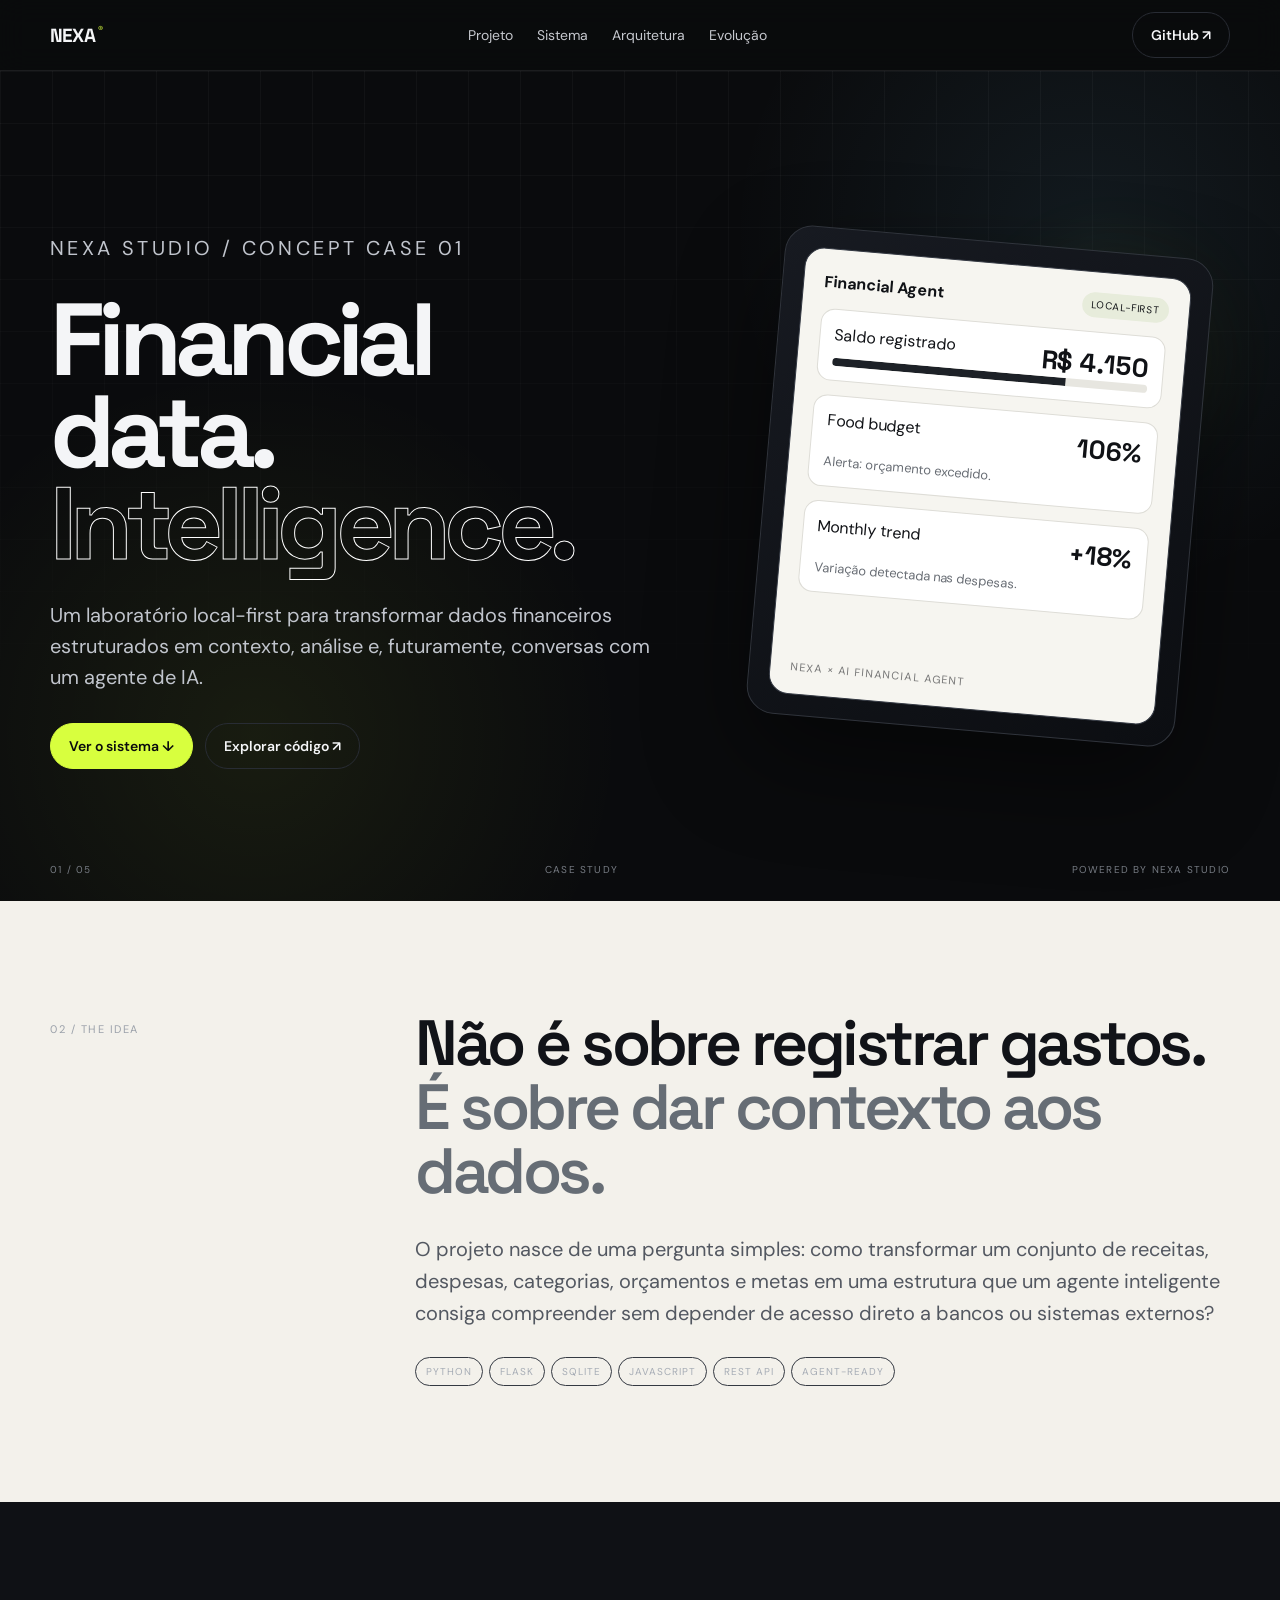
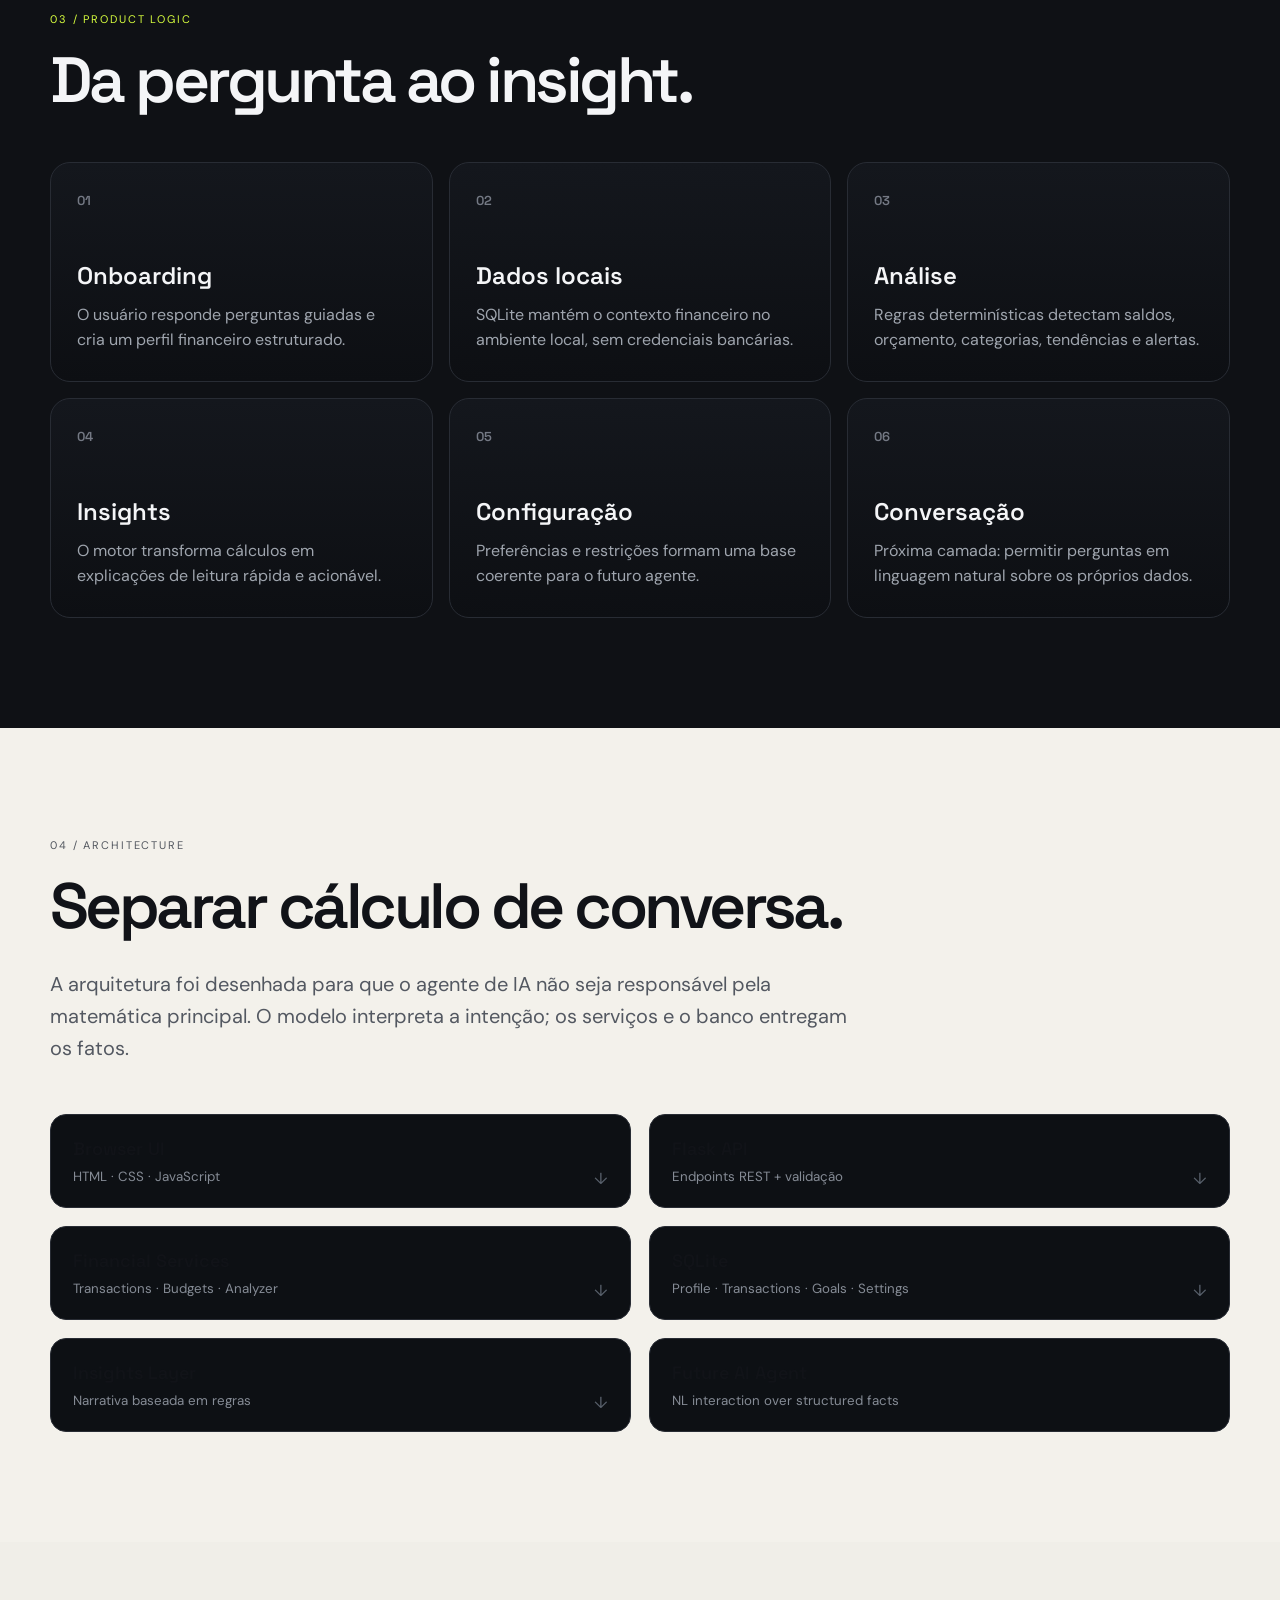
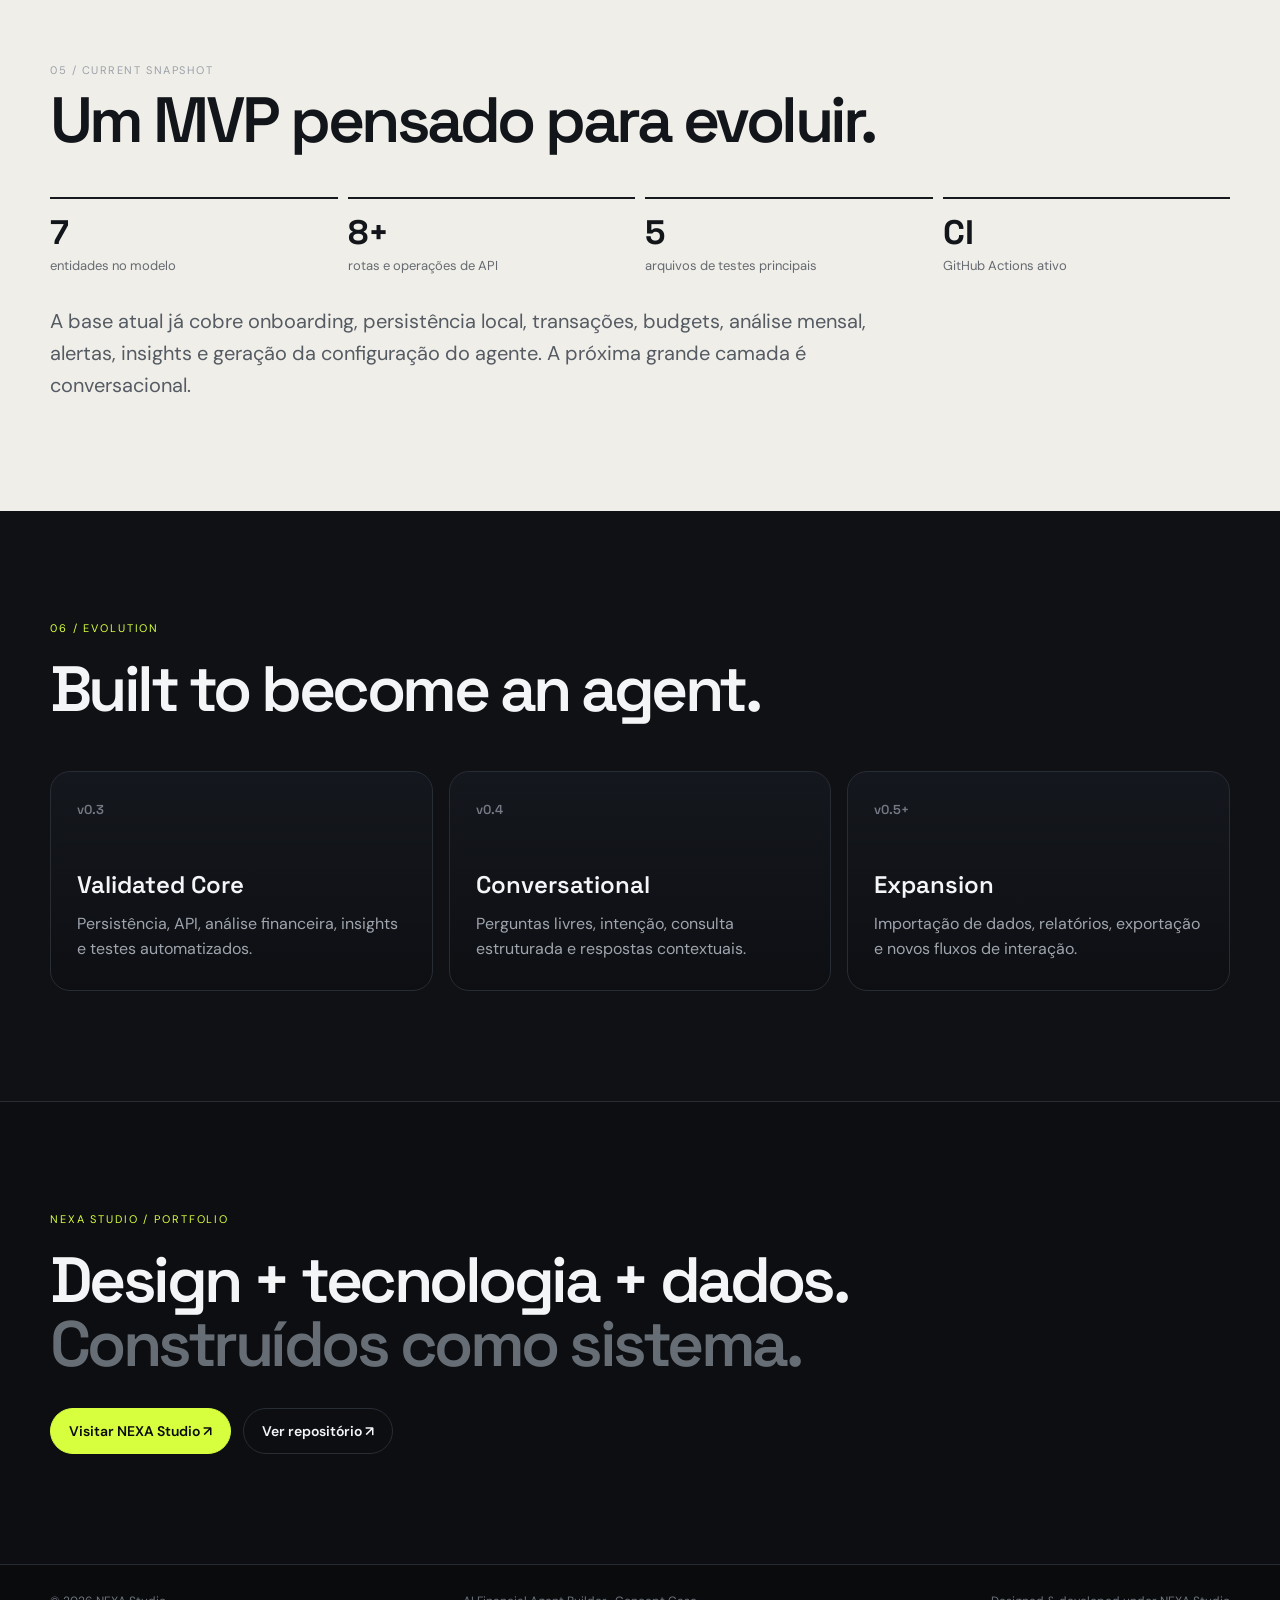
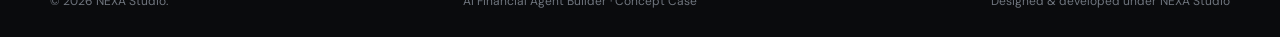
==== pages.html @ f5ed5166 "feat: add polished NEXA Studio project case page" ====
<!doctype html>
<html lang="pt-BR">
<head>
<meta charset="utf-8">
<meta name="viewport" content="width=device-width, initial-scale=1">
<meta name="description" content="AI Financial Agent Builder — um concept case da NEXA Studio sobre dados financeiros locais, automação e agentes de IA.">
<title>AI Financial Agent Builder — NEXA Studio</title>
<link rel="preconnect" href="https://fonts.googleapis.com">
<link rel="preconnect" href="https://fonts.gstatic.com" crossorigin>
<link href="https://fonts.googleapis.com/css2?family=DM+Sans:wght@400;500;600;700&family=Space+Grotesk:wght@400;500;600;700&display=swap" rel="stylesheet">
<style>
:root{--bg:#0a0b0d;--panel:#111318;--line:#282c34;--text:#f4f5f7;--muted:#9ba1aa;--paper:#f3f1eb;--ink:#111318;--accent:#d8ff3e;--accent2:#7dd3fc;--max:1180px}
*{box-sizing:border-box}html{scroll-behavior:smooth}body{margin:0;background:var(--bg);color:var(--text);font-family:'DM Sans',sans-serif}a{color:inherit;text-decoration:none}.wrap{width:min(calc(100% - 40px),var(--max));margin:auto}.nav{position:sticky;top:0;z-index:10;background:rgba(10,11,13,.82);backdrop-filter:blur(14px);border-bottom:1px solid rgba(255,255,255,.08)}.navin{height:70px;display:flex;align-items:center;justify-content:space-between}.brand{font:700 19px 'Space Grotesk',sans-serif;letter-spacing:-.04em}.brand span{font-size:10px;vertical-align:top;margin-left:3px;color:var(--accent)}.navlinks{display:flex;gap:24px;color:#c5c8ce;font-size:14px}.navlinks a:hover{color:#fff}.micro{font-size:11px;letter-spacing:.14em;text-transform:uppercase;color:var(--muted)}.hero{min-height:calc(100vh - 70px);display:grid;place-items:center;position:relative;overflow:hidden;background:radial-gradient(circle at 85% 20%,rgba(125,211,252,.08),transparent 28%),radial-gradient(circle at 20% 80%,rgba(216,255,62,.07),transparent 30%)}.hero:before{content:'';position:absolute;inset:0;background-image:linear-gradient(rgba(255,255,255,.035) 1px,transparent 1px),linear-gradient(90deg,rgba(255,255,255,.035) 1px,transparent 1px);background-size:52px 52px;mask-image:linear-gradient(to bottom,black,transparent 85%)}.hero-grid{position:relative;z-index:1;display:grid;grid-template-columns:1.1fr .9fr;gap:70px;align-items:center;padding:90px 0}.kicker{margin:0 0 22px;color:var(--accent);font-size:11px;letter-spacing:.17em;text-transform:uppercase}.hero h1{font:700 clamp(54px,8vw,108px)/.9 'Space Grotesk',sans-serif;letter-spacing:-.065em;margin:0;max-width:880px}.hero h1 em{font-style:normal;-webkit-text-stroke:1px #fff;color:transparent}.hero p{max-width:620px;font-size:20px;line-height:1.55;color:#c1c5cd;margin:30px 0}.actions{display:flex;gap:12px;flex-wrap:wrap}.btn{display:inline-flex;align-items:center;gap:8px;padding:13px 18px;border:1px solid var(--line);border-radius:999px;font-weight:600;font-size:14px}.btn.primary{background:var(--accent);color:#0a0b0d;border-color:var(--accent)}.btn:hover{transform:translateY(-1px)}.visual{position:relative;min-height:430px;display:grid;place-items:center}.device{width:min(430px,88vw);aspect-ratio:1/1.14;border-radius:28px;background:linear-gradient(145deg,#171a21,#0c0e12);border:1px solid #30343c;box-shadow:0 40px 100px rgba(0,0,0,.45);padding:20px;transform:rotate(5deg)}.screen{height:100%;border-radius:20px;border:1px solid #333842;background:#f6f5f0;color:#101216;padding:20px;display:flex;flex-direction:column;gap:14px}.screen-head{display:flex;justify-content:space-between;align-items:center}.pill{font-size:10px;padding:6px 9px;border-radius:999px;background:#e7ecdb;letter-spacing:.08em;text-transform:uppercase}.card{border:1px solid #deddd7;border-radius:14px;padding:14px;background:#fff}.metric{display:flex;justify-content:space-between;gap:20px}.metric strong{font:700 26px 'Space Grotesk',sans-serif}.bar{height:8px;background:#e7e6e0;border-radius:999px;overflow:hidden}.bar span{display:block;height:100%;width:74%;background:#1d2127}.orb{position:absolute;width:180px;height:180px;border-radius:50%;border:1px solid rgba(216,255,62,.45);right:5%;top:4%;box-shadow:0 0 90px rgba(216,255,62,.08)}.herofoot{position:absolute;bottom:25px;left:0;right:0;display:flex;justify-content:space-between;color:#777c84;font-size:10px;letter-spacing:.12em;text-transform:uppercase}.light{background:var(--paper);color:var(--ink)}.section{padding:110px 0}.split{display:grid;grid-template-columns:.35fr 1fr;gap:80px}.light .kicker{color:#52575f}.section h2{font:600 clamp(38px,5vw,70px)/1 'Space Grotesk',sans-serif;letter-spacing:-.055em;margin:0}.section h2 em{font-style:normal;color:#666d75}.lead{font-size:20px;line-height:1.6;color:#535861;max-width:820px;margin:30px 0 0}.darkgrid{background:#0f1115}.grid{display:grid;grid-template-columns:repeat(3,1fr);gap:16px;margin-top:50px}.tile{border:1px solid var(--line);border-radius:20px;padding:26px;min-height:220px;background:linear-gradient(180deg,#14171d,#0d0f13)}.tile .num{font:600 13px 'Space Grotesk',sans-serif;color:#747984}.tile h3{font:600 24px 'Space Grotesk',sans-serif;margin:50px 0 12px}.tile p{color:#9fa5ae;line-height:1.55;margin:0}.arch{display:grid;grid-template-columns:1fr 1fr;gap:18px;margin-top:50px}.node{border:1px solid var(--line);background:#0d1014;border-radius:16px;padding:22px;position:relative}.node strong{font:600 18px 'Space Grotesk',sans-serif}.node small{display:block;color:#858b95;margin-top:8px}.node:after{content:'↓';position:absolute;right:22px;bottom:18px;color:#58606b}.node:last-child:after{display:none}.case{background:#f0eee8;color:#12151a}.stats{display:grid;grid-template-columns:repeat(4,1fr);gap:10px;margin-top:45px}.stat{border-top:2px solid #16191e;padding-top:12px}.stat strong{display:block;font:700 34px 'Space Grotesk',sans-serif}.stat span{color:#656a71;font-size:13px}.cta{background:#0c0e11;border-top:1px solid var(--line)}.cta h2{max-width:820px}.footer{padding:28px 0;border-top:1px solid var(--line);color:#6f757e;font-size:12px}.footerin{display:flex;justify-content:space-between;gap:20px}.tag{display:inline-flex;padding:7px 10px;border:1px solid #343942;border-radius:999px;color:#a6acb5;font-size:10px;letter-spacing:.1em;text-transform:uppercase;margin:0 6px 6px 0}@media(max-width:850px){.hero-grid,.split,.arch{grid-template-columns:1fr}.grid{grid-template-columns:1fr 1fr}.visual{order:-1}.hero{min-height:auto}.herofoot{display:none}.stats{grid-template-columns:1fr 1fr}}@media(max-width:560px){.wrap{width:min(calc(100% - 28px),var(--max))}.navlinks{display:none}.hero-grid,.section{padding:74px 0}.grid{grid-template-columns:1fr}.hero h1{font-size:58px}.hero p{font-size:17px}.stats{grid-template-columns:1fr}.footerin{flex-direction:column}.device{transform:none}}
</style>
</head>
<body>
<header class="nav"><div class="wrap navin"><a class="brand" href="https://sayjinblackbelt.github.io/NEXA-Studio/">NEXA<span>®</span></a><nav class="navlinks"><a href="#about">Projeto</a><a href="#system">Sistema</a><a href="#architecture">Arquitetura</a><a href="#roadmap">Evolução</a></nav><a class="btn" href="https://github.com/sayjinblackbelt/AI-Financial-Agent-Builder" target="_blank">GitHub ↗</a></div></header>
<main>
<section class="hero"><div class="wrap hero-grid"><div><p class="kicker">NEXA STUDIO / CONCEPT CASE 01</p><h1>Financial data.<br><em>Intelligence.</em></h1><p>Um laboratório local-first para transformar dados financeiros estruturados em contexto, análise e, futuramente, conversas com um agente de IA.</p><div class="actions"><a class="btn primary" href="#system">Ver o sistema ↓</a><a class="btn" href="https://github.com/sayjinblackbelt/AI-Financial-Agent-Builder" target="_blank">Explorar código ↗</a></div></div><div class="visual"><div class="orb"></div><div class="device"><div class="screen"><div class="screen-head"><strong>Financial Agent</strong><span class="pill">local-first</span></div><div class="card"><div class="metric"><span>Saldo registrado</span><strong>R$ 4.150</strong></div><div class="bar"><span></span></div></div><div class="card"><div class="metric"><span>Food budget</span><strong>106%</strong></div><p style="margin:8px 0 0;color:#686d74;font-size:13px">Alerta: orçamento excedido.</p></div><div class="card"><div class="metric"><span>Monthly trend</span><strong>+18%</strong></div><p style="margin:8px 0 0;color:#686d74;font-size:13px">Variação detectada nas despesas.</p></div><div style="margin-top:auto;font-size:11px;color:#777;letter-spacing:.1em;text-transform:uppercase">NEXA × AI FINANCIAL AGENT</div></div></div></div></div><div class="wrap herofoot"><span>01 / 05</span><span>CASE STUDY</span><span>POWERED BY NEXA STUDIO</span></div></section>
<section id="about" class="section light"><div class="wrap split"><p class="micro">02 / THE IDEA</p><div><h2>Não é sobre registrar gastos.<br><em>É sobre dar contexto aos dados.</em></h2><p class="lead">O projeto nasce de uma pergunta simples: como transformar um conjunto de receitas, despesas, categorias, orçamentos e metas em uma estrutura que um agente inteligente consiga compreender sem depender de acesso direto a bancos ou sistemas externos?</p><div style="margin-top:28px"><span class="tag">Python</span><span class="tag">Flask</span><span class="tag">SQLite</span><span class="tag">JavaScript</span><span class="tag">REST API</span><span class="tag">Agent-ready</span></div></div></div></section>
<section id="system" class="section darkgrid"><div class="wrap"><p class="kicker">03 / PRODUCT LOGIC</p><h2>Da pergunta ao insight.</h2><div class="grid"><article class="tile"><span class="num">01</span><h3>Onboarding</h3><p>O usuário responde perguntas guiadas e cria um perfil financeiro estruturado.</p></article><article class="tile"><span class="num">02</span><h3>Dados locais</h3><p>SQLite mantém o contexto financeiro no ambiente local, sem credenciais bancárias.</p></article><article class="tile"><span class="num">03</span><h3>Análise</h3><p>Regras determinísticas detectam saldos, orçamento, categorias, tendências e alertas.</p></article><article class="tile"><span class="num">04</span><h3>Insights</h3><p>O motor transforma cálculos em explicações de leitura rápida e acionável.</p></article><article class="tile"><span class="num">05</span><h3>Configuração</h3><p>Preferências e restrições formam uma base coerente para o futuro agente.</p></article><article class="tile"><span class="num">06</span><h3>Conversação</h3><p>Próxima camada: permitir perguntas em linguagem natural sobre os próprios dados.</p></article></div></div></section>
<section id="architecture" class="section light"><div class="wrap"><p class="kicker" style="color:#52575f">04 / ARCHITECTURE</p><h2>Separar cálculo de conversa.</h2><p class="lead">A arquitetura foi desenhada para que o agente de IA não seja responsável pela matemática principal. O modelo interpreta a intenção; os serviços e o banco entregam os fatos.</p><div class="arch"><div class="node"><strong>Browser UI</strong><small>HTML · CSS · JavaScript</small></div><div class="node"><strong>Flask API</strong><small>Endpoints REST + validação</small></div><div class="node"><strong>Financial Services</strong><small>Transactions · Budgets · Analyzer</small></div><div class="node"><strong>SQLite</strong><small>Profile · Transactions · Goals · Settings</small></div><div class="node"><strong>Insights Layer</strong><small>Narrativa baseada em regras</small></div><div class="node"><strong>Future AI Agent</strong><small>NL interaction over structured facts</small></div></div></div></section>
<section class="section case"><div class="wrap"><p class="micro">05 / CURRENT SNAPSHOT</p><h2>Um MVP pensado para evoluir.</h2><div class="stats"><div class="stat"><strong>7</strong><span>entidades no modelo</span></div><div class="stat"><strong>8+</strong><span>rotas e operações de API</span></div><div class="stat"><strong>5</strong><span>arquivos de testes principais</span></div><div class="stat"><strong>CI</strong><span>GitHub Actions ativo</span></div></div><p class="lead" style="color:#555b63">A base atual já cobre onboarding, persistência local, transações, budgets, análise mensal, alertas, insights e geração da configuração do agente. A próxima grande camada é conversacional.</p></div></section>
<section id="roadmap" class="section darkgrid"><div class="wrap"><p class="kicker">06 / EVOLUTION</p><h2>Built to become an agent.</h2><div class="grid"><article class="tile"><span class="num">v0.3</span><h3>Validated Core</h3><p>Persistência, API, análise financeira, insights e testes automatizados.</p></article><article class="tile"><span class="num">v0.4</span><h3>Conversational</h3><p>Perguntas livres, intenção, consulta estruturada e respostas contextuais.</p></article><article class="tile"><span class="num">v0.5+</span><h3>Expansion</h3><p>Importação de dados, relatórios, exportação e novos fluxos de interação.</p></article></div></div></section>
<section class="section cta"><div class="wrap"><p class="kicker">NEXA STUDIO / PORTFOLIO</p><h2>Design + tecnologia + dados.<br><em>Construídos como sistema.</em></h2><div class="actions" style="margin-top:32px"><a class="btn primary" href="https://sayjinblackbelt.github.io/NEXA-Studio/" target="_blank">Visitar NEXA Studio ↗</a><a class="btn" href="https://github.com/sayjinblackbelt/AI-Financial-Agent-Builder" target="_blank">Ver repositório ↗</a></div></div></section>
</main>
<footer class="footer"><div class="wrap footerin"><span>© <span id="year"></span> NEXA Studio.</span><span>AI Financial Agent Builder · Concept Case</span><span>Designed & developed under NEXA Studio</span></div></footer>
<script>document.getElementById('year').textContent=new Date().getFullYear();</script>
</body>
</html>
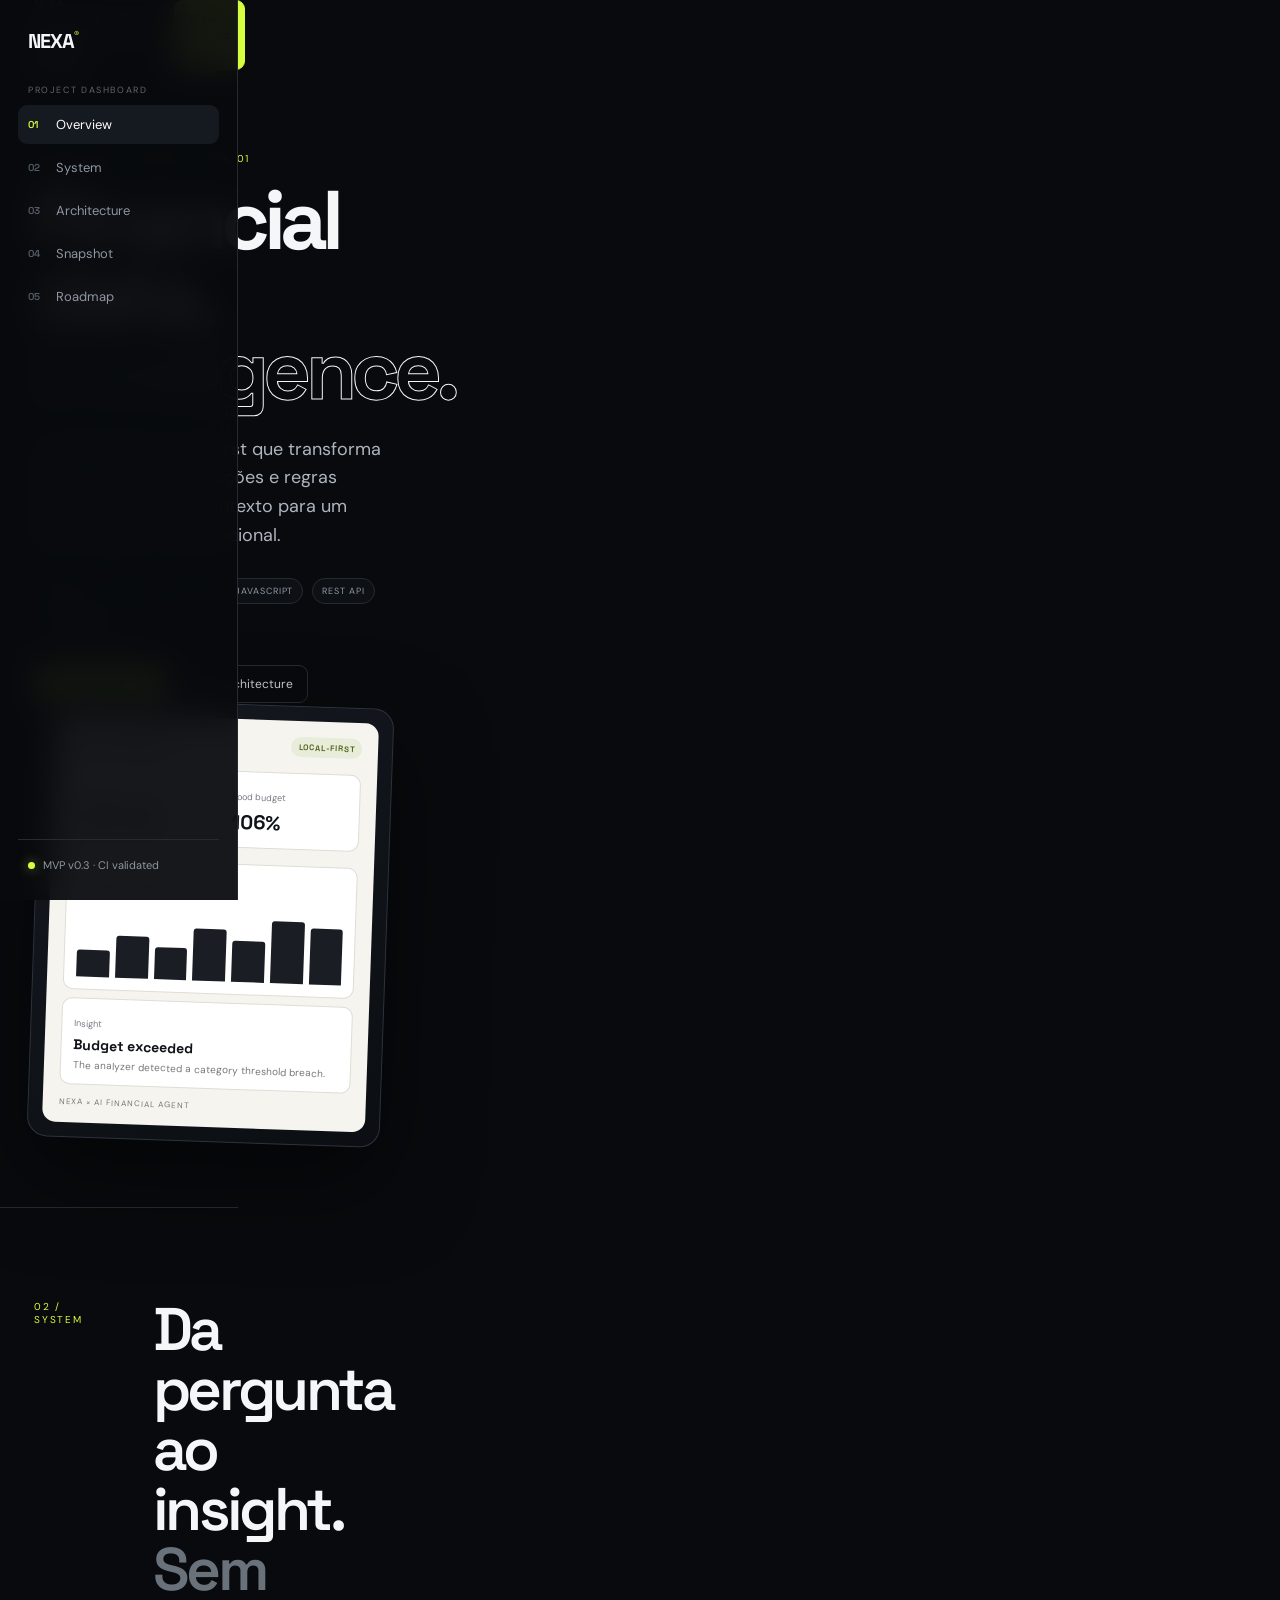
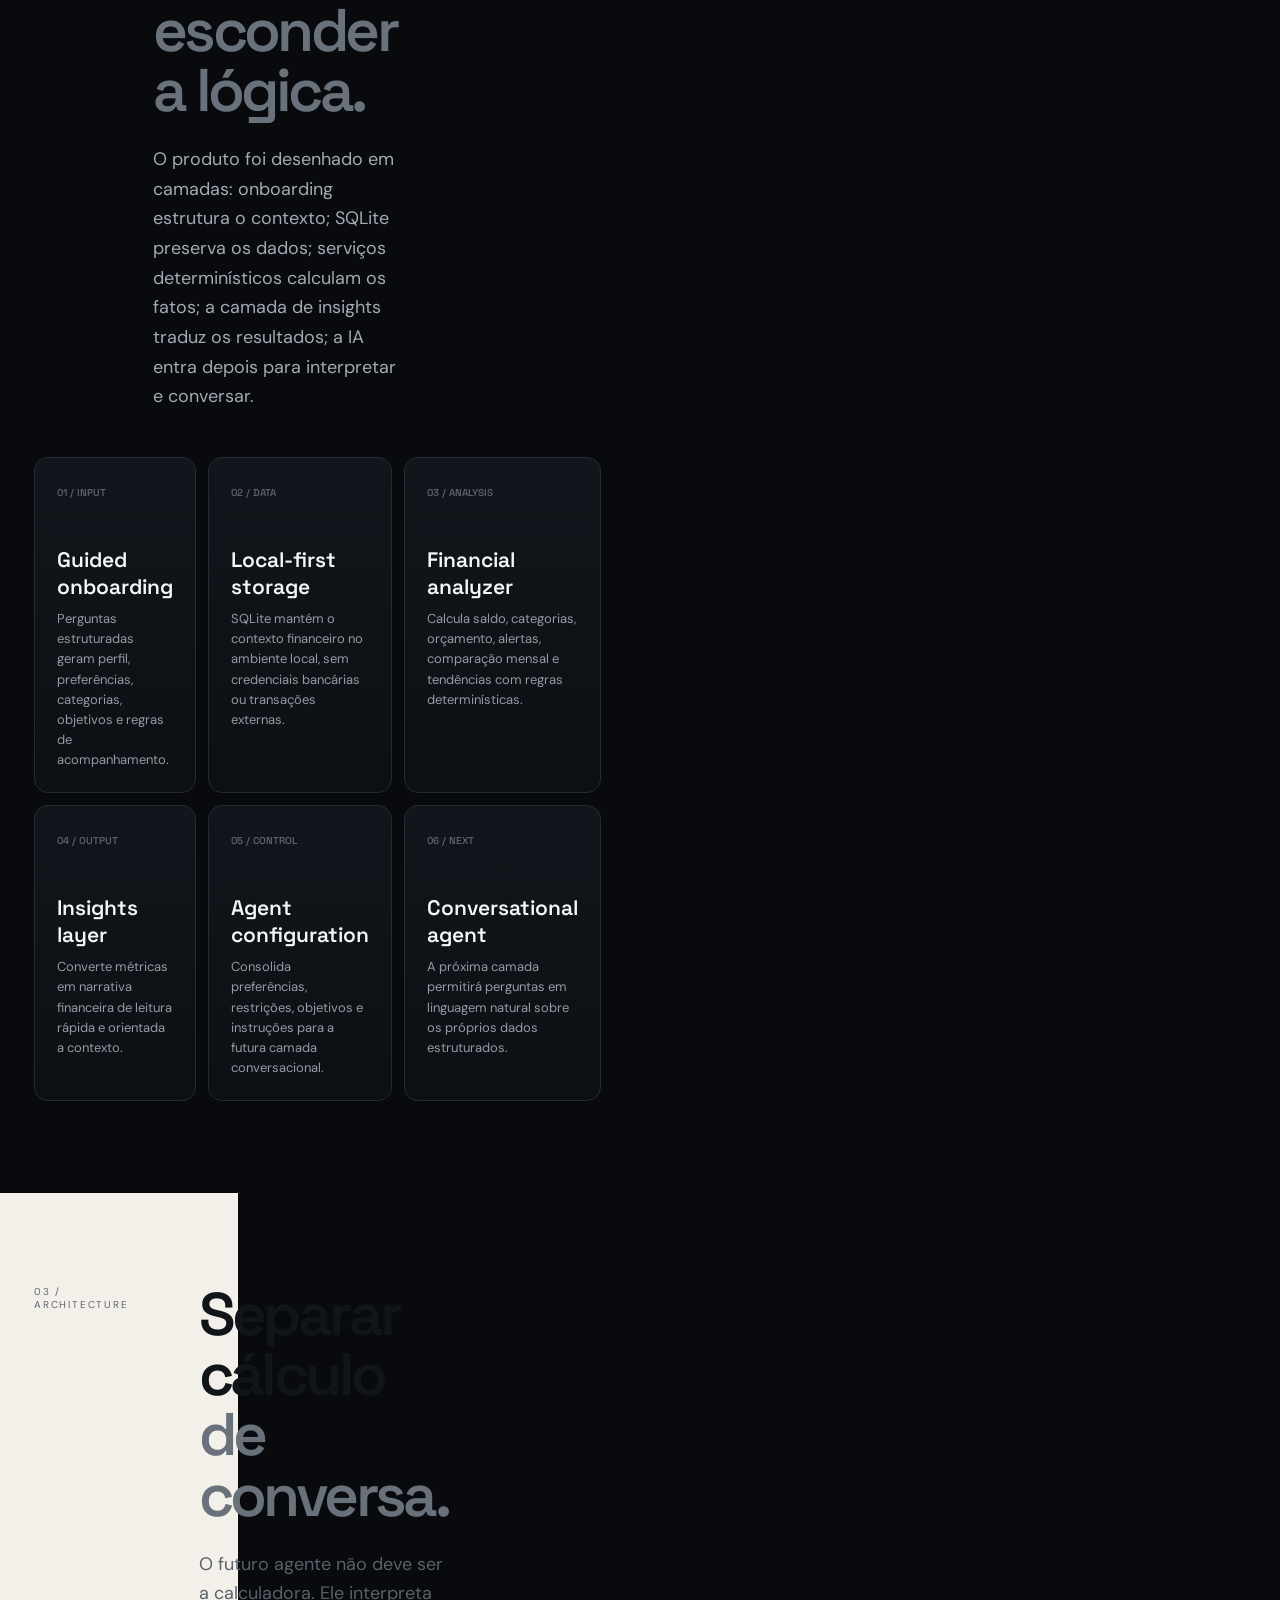
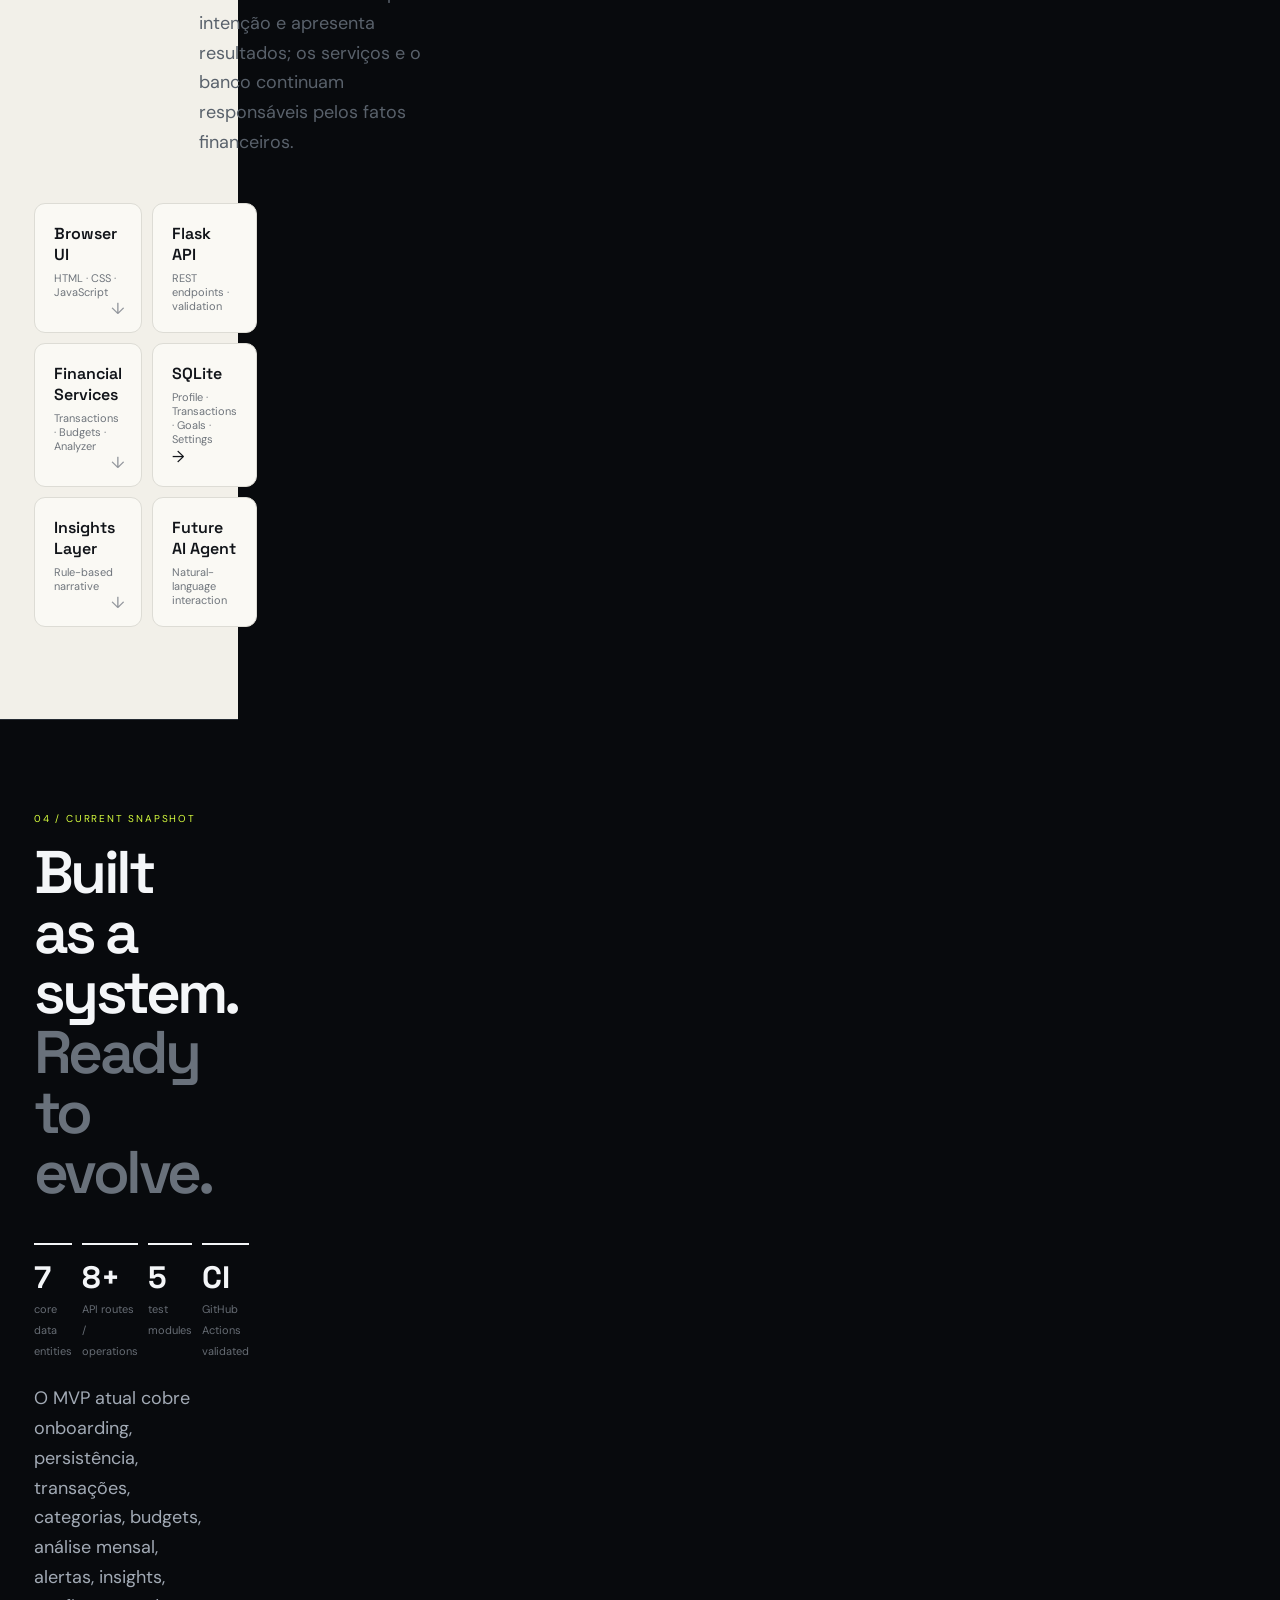
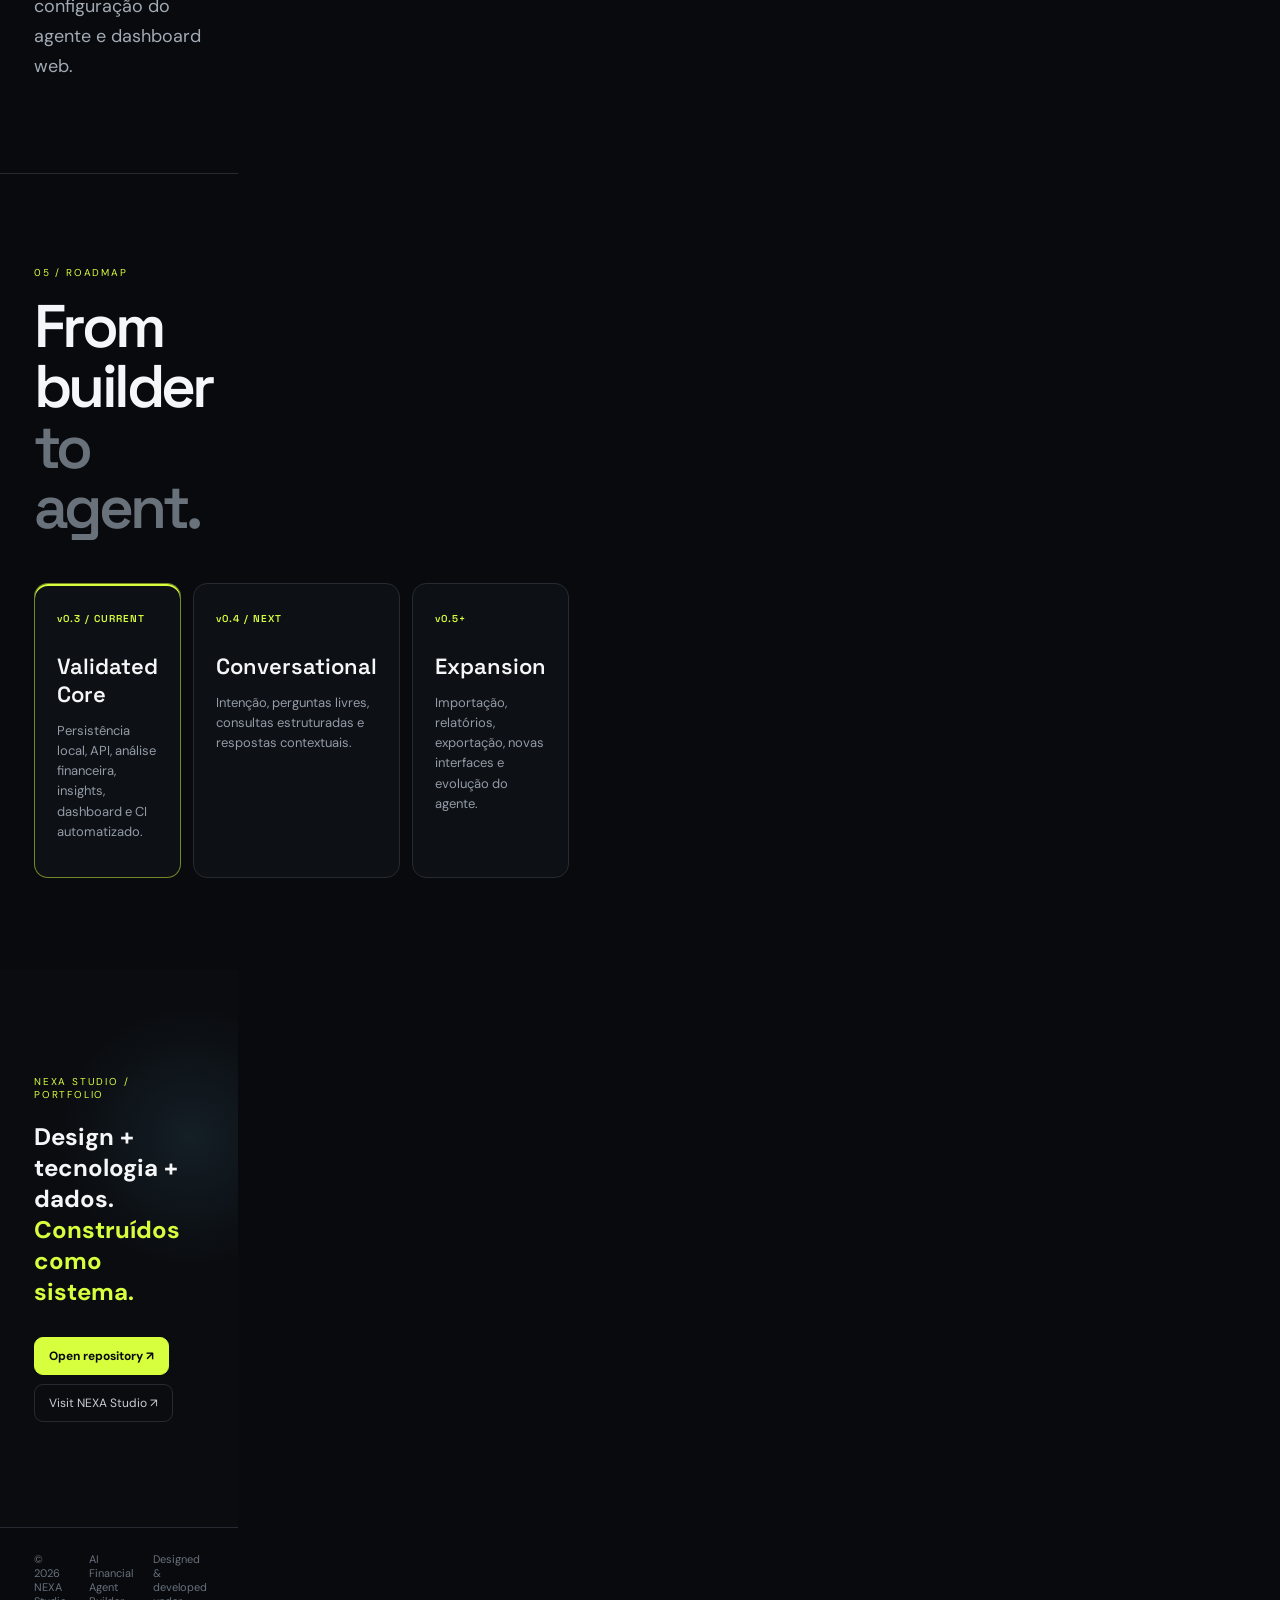
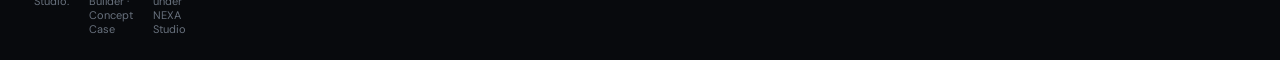
==== commit 6645e55d: "feat: upgrade portfolio pages to interactive dashboard case" ====
--- a/pages.html
+++ b/pages.html
@@ -1,30 +1,59 @@
 <!doctype html>
 <html lang="pt-BR">
 <head>
-<meta charset="utf-8">
-<meta name="viewport" content="width=device-width, initial-scale=1">
-<meta name="description" content="AI Financial Agent Builder — um concept case da NEXA Studio sobre dados financeiros locais, automação e agentes de IA.">
+<meta charset="utf-8"><meta name="viewport" content="width=device-width,initial-scale=1">
+<meta name="description" content="AI Financial Agent Builder — interactive portfolio case by NEXA Studio.">
 <title>AI Financial Agent Builder — NEXA Studio</title>
-<link rel="preconnect" href="https://fonts.googleapis.com">
-<link rel="preconnect" href="https://fonts.gstatic.com" crossorigin>
+<link rel="preconnect" href="https://fonts.googleapis.com"><link rel="preconnect" href="https://fonts.gstatic.com" crossorigin>
 <link href="https://fonts.googleapis.com/css2?family=DM+Sans:wght@400;500;600;700&family=Space+Grotesk:wght@400;500;600;700&display=swap" rel="stylesheet">
 <style>
-:root{--bg:#0a0b0d;--panel:#111318;--line:#282c34;--text:#f4f5f7;--muted:#9ba1aa;--paper:#f3f1eb;--ink:#111318;--accent:#d8ff3e;--accent2:#7dd3fc;--max:1180px}
-*{box-sizing:border-box}html{scroll-behavior:smooth}body{margin:0;background:var(--bg);color:var(--text);font-family:'DM Sans',sans-serif}a{color:inherit;text-decoration:none}.wrap{width:min(calc(100% - 40px),var(--max));margin:auto}.nav{position:sticky;top:0;z-index:10;background:rgba(10,11,13,.82);backdrop-filter:blur(14px);border-bottom:1px solid rgba(255,255,255,.08)}.navin{height:70px;display:flex;align-items:center;justify-content:space-between}.brand{font:700 19px 'Space Grotesk',sans-serif;letter-spacing:-.04em}.brand span{font-size:10px;vertical-align:top;margin-left:3px;color:var(--accent)}.navlinks{display:flex;gap:24px;color:#c5c8ce;font-size:14px}.navlinks a:hover{color:#fff}.micro{font-size:11px;letter-spacing:.14em;text-transform:uppercase;color:var(--muted)}.hero{min-height:calc(100vh - 70px);display:grid;place-items:center;position:relative;overflow:hidden;background:radial-gradient(circle at 85% 20%,rgba(125,211,252,.08),transparent 28%),radial-gradient(circle at 20% 80%,rgba(216,255,62,.07),transparent 30%)}.hero:before{content:'';position:absolute;inset:0;background-image:linear-gradient(rgba(255,255,255,.035) 1px,transparent 1px),linear-gradient(90deg,rgba(255,255,255,.035) 1px,transparent 1px);background-size:52px 52px;mask-image:linear-gradient(to bottom,black,transparent 85%)}.hero-grid{position:relative;z-index:1;display:grid;grid-template-columns:1.1fr .9fr;gap:70px;align-items:center;padding:90px 0}.kicker{margin:0 0 22px;color:var(--accent);font-size:11px;letter-spacing:.17em;text-transform:uppercase}.hero h1{font:700 clamp(54px,8vw,108px)/.9 'Space Grotesk',sans-serif;letter-spacing:-.065em;margin:0;max-width:880px}.hero h1 em{font-style:normal;-webkit-text-stroke:1px #fff;color:transparent}.hero p{max-width:620px;font-size:20px;line-height:1.55;color:#c1c5cd;margin:30px 0}.actions{display:flex;gap:12px;flex-wrap:wrap}.btn{display:inline-flex;align-items:center;gap:8px;padding:13px 18px;border:1px solid var(--line);border-radius:999px;font-weight:600;font-size:14px}.btn.primary{background:var(--accent);color:#0a0b0d;border-color:var(--accent)}.btn:hover{transform:translateY(-1px)}.visual{position:relative;min-height:430px;display:grid;place-items:center}.device{width:min(430px,88vw);aspect-ratio:1/1.14;border-radius:28px;background:linear-gradient(145deg,#171a21,#0c0e12);border:1px solid #30343c;box-shadow:0 40px 100px rgba(0,0,0,.45);padding:20px;transform:rotate(5deg)}.screen{height:100%;border-radius:20px;border:1px solid #333842;background:#f6f5f0;color:#101216;padding:20px;display:flex;flex-direction:column;gap:14px}.screen-head{display:flex;justify-content:space-between;align-items:center}.pill{font-size:10px;padding:6px 9px;border-radius:999px;background:#e7ecdb;letter-spacing:.08em;text-transform:uppercase}.card{border:1px solid #deddd7;border-radius:14px;padding:14px;background:#fff}.metric{display:flex;justify-content:space-between;gap:20px}.metric strong{font:700 26px 'Space Grotesk',sans-serif}.bar{height:8px;background:#e7e6e0;border-radius:999px;overflow:hidden}.bar span{display:block;height:100%;width:74%;background:#1d2127}.orb{position:absolute;width:180px;height:180px;border-radius:50%;border:1px solid rgba(216,255,62,.45);right:5%;top:4%;box-shadow:0 0 90px rgba(216,255,62,.08)}.herofoot{position:absolute;bottom:25px;left:0;right:0;display:flex;justify-content:space-between;color:#777c84;font-size:10px;letter-spacing:.12em;text-transform:uppercase}.light{background:var(--paper);color:var(--ink)}.section{padding:110px 0}.split{display:grid;grid-template-columns:.35fr 1fr;gap:80px}.light .kicker{color:#52575f}.section h2{font:600 clamp(38px,5vw,70px)/1 'Space Grotesk',sans-serif;letter-spacing:-.055em;margin:0}.section h2 em{font-style:normal;color:#666d75}.lead{font-size:20px;line-height:1.6;color:#535861;max-width:820px;margin:30px 0 0}.darkgrid{background:#0f1115}.grid{display:grid;grid-template-columns:repeat(3,1fr);gap:16px;margin-top:50px}.tile{border:1px solid var(--line);border-radius:20px;padding:26px;min-height:220px;background:linear-gradient(180deg,#14171d,#0d0f13)}.tile .num{font:600 13px 'Space Grotesk',sans-serif;color:#747984}.tile h3{font:600 24px 'Space Grotesk',sans-serif;margin:50px 0 12px}.tile p{color:#9fa5ae;line-height:1.55;margin:0}.arch{display:grid;grid-template-columns:1fr 1fr;gap:18px;margin-top:50px}.node{border:1px solid var(--line);background:#0d1014;border-radius:16px;padding:22px;position:relative}.node strong{font:600 18px 'Space Grotesk',sans-serif}.node small{display:block;color:#858b95;margin-top:8px}.node:after{content:'↓';position:absolute;right:22px;bottom:18px;color:#58606b}.node:last-child:after{display:none}.case{background:#f0eee8;color:#12151a}.stats{display:grid;grid-template-columns:repeat(4,1fr);gap:10px;margin-top:45px}.stat{border-top:2px solid #16191e;padding-top:12px}.stat strong{display:block;font:700 34px 'Space Grotesk',sans-serif}.stat span{color:#656a71;font-size:13px}.cta{background:#0c0e11;border-top:1px solid var(--line)}.cta h2{max-width:820px}.footer{padding:28px 0;border-top:1px solid var(--line);color:#6f757e;font-size:12px}.footerin{display:flex;justify-content:space-between;gap:20px}.tag{display:inline-flex;padding:7px 10px;border:1px solid #343942;border-radius:999px;color:#a6acb5;font-size:10px;letter-spacing:.1em;text-transform:uppercase;margin:0 6px 6px 0}@media(max-width:850px){.hero-grid,.split,.arch{grid-template-columns:1fr}.grid{grid-template-columns:1fr 1fr}.visual{order:-1}.hero{min-height:auto}.herofoot{display:none}.stats{grid-template-columns:1fr 1fr}}@media(max-width:560px){.wrap{width:min(calc(100% - 28px),var(--max))}.navlinks{display:none}.hero-grid,.section{padding:74px 0}.grid{grid-template-columns:1fr}.hero h1{font-size:58px}.hero p{font-size:17px}.stats{grid-template-columns:1fr}.footerin{flex-direction:column}.device{transform:none}}
+:root{--bg:#080a0d;--panel:#101318;--panel2:#151920;--line:#262b33;--text:#f4f6f8;--muted:#8e96a2;--paper:#f2f0e9;--ink:#111419;--accent:#d8ff3e;--cyan:#76d9ff;--red:#ff6b6b;--max:1240px;--sidebar:238px}
+*{box-sizing:border-box}html{scroll-behavior:smooth;scroll-padding-top:30px}body{margin:0;background:var(--bg);color:var(--text);font-family:'DM Sans',sans-serif}a{color:inherit;text-decoration:none}button{font:inherit}.app{display:grid;grid-template-columns:var(--sidebar) 1fr;min-height:100vh}.side{position:fixed;inset:0 auto 0 0;width:var(--sidebar);border-right:1px solid var(--line);background:rgba(8,10,13,.94);backdrop-filter:blur(16px);padding:24px 18px;display:flex;flex-direction:column;z-index:20}.brand{font:700 20px 'Space Grotesk';letter-spacing:-.05em;padding:4px 10px 30px}.brand b{color:var(--accent);font-size:10px;vertical-align:top}.side-label{font-size:9px;letter-spacing:.18em;color:#5f6772;text-transform:uppercase;padding:0 10px 9px}.menu{display:grid;gap:4px}.menu a{padding:11px 10px;border-radius:9px;color:#8e96a2;font-size:13px;display:flex;gap:10px;align-items:center}.menu a span{font:600 10px 'Space Grotesk';color:#555d68;width:18px}.menu a:hover,.menu a.active{background:#151920;color:#fff}.menu a.active span{color:var(--accent)}.side-bottom{margin-top:auto;border-top:1px solid var(--line);padding:18px 10px 4px}.status{display:flex;gap:8px;align-items:center;color:#8f97a2;font-size:11px}.dot{width:7px;height:7px;border-radius:50%;background:var(--accent);box-shadow:0 0 12px rgba(216,255,62,.55)}.main{min-width:0}.topbar{height:70px;border-bottom:1px solid var(--line);display:flex;align-items:center;justify-content:space-between;padding:0 34px;position:sticky;top:0;background:rgba(8,10,13,.84);backdrop-filter:blur(14px);z-index:15}.crumb{font-size:12px;color:#777f8a}.crumb strong{color:#d7dbe0}.top-actions{display:flex;gap:8px}.btn{display:inline-flex;align-items:center;justify-content:center;gap:7px;padding:10px 14px;border:1px solid var(--line);border-radius:9px;font-size:12px;color:#c9ced5;transition:.2s}.btn:hover{border-color:#59616d;transform:translateY(-1px)}.btn.primary{background:var(--accent);color:#080a0d;border-color:var(--accent);font-weight:700}.content{width:min(calc(100% - 68px),var(--max));margin:auto}.hero{min-height:600px;display:grid;grid-template-columns:1.15fr .85fr;align-items:center;gap:60px;padding:82px 0 65px;position:relative}.hero:before{content:'';position:absolute;inset:0;background-image:linear-gradient(rgba(255,255,255,.026) 1px,transparent 1px),linear-gradient(90deg,rgba(255,255,255,.026) 1px,transparent 1px);background-size:48px 48px;mask-image:linear-gradient(to bottom,black,transparent)}.hero-copy,.hero-dashboard{position:relative;z-index:1}.kicker{font-size:10px;letter-spacing:.18em;color:var(--accent);text-transform:uppercase;margin:0 0 18px}.hero h1{font:700 clamp(50px,6.5vw,92px)/.9 'Space Grotesk';letter-spacing:-.07em;margin:0;max-width:760px}.hero h1 em{font-style:normal;color:transparent;-webkit-text-stroke:1px #f4f6f8}.hero-lead{font-size:18px;line-height:1.6;color:#aeb5bf;max-width:660px;margin:27px 0 28px}.hero-meta{display:flex;gap:9px;flex-wrap:wrap}.tag{border:1px solid var(--line);background:#0d1014;color:#929aa5;padding:6px 9px;border-radius:999px;font-size:9px;letter-spacing:.1em;text-transform:uppercase}.dash{border:1px solid #2d333d;border-radius:20px;background:linear-gradient(145deg,#151920,#0b0e12);padding:14px;box-shadow:0 35px 90px rgba(0,0,0,.5);transform:rotate(2deg)}.dash-screen{background:#f5f4ef;color:#101319;border-radius:13px;padding:16px;min-height:380px}.dash-head{display:flex;justify-content:space-between;align-items:center;font:600 13px 'Space Grotesk'}.live{font-size:8px;padding:5px 7px;border-radius:99px;background:#e8edd9;color:#4e5c18;text-transform:uppercase;letter-spacing:.1em}.dash-metrics{display:grid;grid-template-columns:1fr 1fr;gap:8px;margin:16px 0}.dcard{background:#fff;border:1px solid #dfddd6;border-radius:10px;padding:12px}.dcard small{color:#777b82;font-size:9px}.dcard strong{display:block;font:700 20px 'Space Grotesk';margin-top:4px}.chart{height:76px;display:flex;align-items:end;gap:6px;margin-top:8px}.chart i{flex:1;background:#1a1e24;border-radius:3px 3px 0 0;min-height:10px}.chart i:nth-child(1){height:35%}.chart i:nth-child(2){height:55%}.chart i:nth-child(3){height:42%}.chart i:nth-child(4){height:68%}.chart i:nth-child(5){height:54%}.chart i:nth-child(6){height:82%}.chart i:nth-child(7){height:74%}.dash-foot{font-size:8px;letter-spacing:.12em;color:#777;text-transform:uppercase;margin-top:12px}.section{padding:92px 0;border-top:1px solid var(--line)}.section.light{background:var(--paper);color:var(--ink);border-top:0}.section.light .kicker{color:#60666e}.section h2{font:600 clamp(34px,4.7vw,64px)/1 'Space Grotesk';letter-spacing:-.06em;margin:0}.section h2 em{font-style:normal;color:#69717b}.split{display:grid;grid-template-columns:.34fr 1fr;gap:70px}.lead{font-size:18px;line-height:1.65;color:#59616b;max-width:850px;margin:24px 0 0}.dark-lead{color:#a2aab5}.cards{display:grid;grid-template-columns:repeat(3,1fr);gap:12px;margin-top:45px}.card{background:linear-gradient(180deg,#12161c,#0c0f13);border:1px solid var(--line);border-radius:14px;padding:22px;min-height:210px;transition:.25s}.card:hover{transform:translateY(-4px);border-color:#4a525d}.card .num{font:600 10px 'Space Grotesk';color:#59616d}.card h3{font:600 21px 'Space Grotesk';margin:45px 0 9px}.card p{font-size:13px;color:#939ba6;line-height:1.55;margin:0}.architecture{display:grid;grid-template-columns:1fr 1fr;gap:10px;margin-top:45px}.node{padding:19px;border:1px solid #dddcd5;border-radius:11px;background:#faf9f4;position:relative}.node strong{font:600 16px 'Space Grotesk'}.node small{display:block;color:#6f757c;margin-top:6px;font-size:11px}.node:nth-child(odd):after{content:'↓';position:absolute;right:16px;bottom:13px;color:#92969c}.node:nth-child(4):after{content:'→';right:-18px;bottom:45%;z-index:2}.kpis{display:grid;grid-template-columns:repeat(4,1fr);gap:10px;margin-top:40px}.kpi{border-top:2px solid currentColor;padding-top:12px}.kpi strong{font:700 31px 'Space Grotesk';display:block}.kpi span{font-size:11px;color:#666c74}.timeline{display:grid;grid-template-columns:repeat(3,1fr);gap:12px;margin-top:45px}.step{border:1px solid var(--line);border-radius:14px;padding:22px;background:#0d1014}.step .version{color:var(--accent);font:600 10px 'Space Grotesk';letter-spacing:.1em}.step h3{font:600 22px 'Space Grotesk';margin:25px 0 8px}.step p{font-size:13px;line-height:1.55;color:#939ba6}.step.current{border-color:rgba(216,255,62,.5);box-shadow:inset 0 2px 0 var(--accent)}.cta{padding:105px 0;background:radial-gradient(circle at 80% 30%,rgba(118,217,255,.09),transparent 30%),#0a0c10}.cta h2{max-width:850px}.cta em{font-style:normal;color:var(--accent)}.footer{border-top:1px solid var(--line);padding:24px 0;color:#68717d;font-size:11px}.footerin{display:flex;justify-content:space-between;gap:20px}.mobile-menu{display:none}@media(max-width:900px){.app{display:block}.side{position:sticky;width:100%;height:auto;inset:auto;display:block;padding:13px 16px}.brand{display:inline-block;padding:0}.side-label,.side-bottom{display:none}.menu{display:flex;overflow:auto;margin-top:10px}.menu a{white-space:nowrap}.main{width:100%}.topbar{display:none}.content{width:min(calc(100% - 32px),var(--max))}.hero{grid-template-columns:1fr;padding:68px 0}.hero-dashboard{max-width:600px}.cards{grid-template-columns:1fr 1fr}.split{grid-template-columns:1fr;gap:25px}.kpis{grid-template-columns:1fr 1fr}.timeline{grid-template-columns:1fr}}@media(max-width:560px){.hero h1{font-size:54px}.hero-lead{font-size:16px}.cards,.architecture,.kpis{grid-template-columns:1fr}.section{padding:70px 0}.footerin{flex-direction:column}.dash{transform:none}.top-actions .btn:first-child{display:none}}
 </style>
 </head>
 <body>
-<header class="nav"><div class="wrap navin"><a class="brand" href="https://sayjinblackbelt.github.io/NEXA-Studio/">NEXA<span>®</span></a><nav class="navlinks"><a href="#about">Projeto</a><a href="#system">Sistema</a><a href="#architecture">Arquitetura</a><a href="#roadmap">Evolução</a></nav><a class="btn" href="https://github.com/sayjinblackbelt/AI-Financial-Agent-Builder" target="_blank">GitHub ↗</a></div></header>
+<div class="app">
+<aside class="side">
+  <a class="brand" href="https://sayjinblackbelt.github.io/NEXA-Studio/">NEXA<b>®</b></a>
+  <div class="side-label">Project dashboard</div>
+  <nav class="menu" aria-label="Navegação do projeto">
+    <a href="#overview" class="active"><span>01</span>Overview</a>
+    <a href="#system"><span>02</span>System</a>
+    <a href="#architecture"><span>03</span>Architecture</a>
+    <a href="#metrics"><span>04</span>Snapshot</a>
+    <a href="#roadmap"><span>05</span>Roadmap</a>
+  </nav>
+  <div class="side-bottom"><div class="status"><i class="dot"></i> MVP v0.3 · CI validated</div></div>
+</aside>
+<div class="main">
+<header class="topbar"><div class="crumb">NEXA STUDIO / <strong>AI FINANCIAL AGENT BUILDER</strong></div><div class="top-actions"><a class="btn" href="https://sayjinblackbelt.github.io/NEXA-Studio/" target="_blank">NEXA Studio ↗</a><a class="btn primary" href="https://github.com/sayjinblackbelt/AI-Financial-Agent-Builder" target="_blank">View GitHub ↗</a></div></header>
 <main>
-<section class="hero"><div class="wrap hero-grid"><div><p class="kicker">NEXA STUDIO / CONCEPT CASE 01</p><h1>Financial data.<br><em>Intelligence.</em></h1><p>Um laboratório local-first para transformar dados financeiros estruturados em contexto, análise e, futuramente, conversas com um agente de IA.</p><div class="actions"><a class="btn primary" href="#system">Ver o sistema ↓</a><a class="btn" href="https://github.com/sayjinblackbelt/AI-Financial-Agent-Builder" target="_blank">Explorar código ↗</a></div></div><div class="visual"><div class="orb"></div><div class="device"><div class="screen"><div class="screen-head"><strong>Financial Agent</strong><span class="pill">local-first</span></div><div class="card"><div class="metric"><span>Saldo registrado</span><strong>R$ 4.150</strong></div><div class="bar"><span></span></div></div><div class="card"><div class="metric"><span>Food budget</span><strong>106%</strong></div><p style="margin:8px 0 0;color:#686d74;font-size:13px">Alerta: orçamento excedido.</p></div><div class="card"><div class="metric"><span>Monthly trend</span><strong>+18%</strong></div><p style="margin:8px 0 0;color:#686d74;font-size:13px">Variação detectada nas despesas.</p></div><div style="margin-top:auto;font-size:11px;color:#777;letter-spacing:.1em;text-transform:uppercase">NEXA × AI FINANCIAL AGENT</div></div></div></div></div><div class="wrap herofoot"><span>01 / 05</span><span>CASE STUDY</span><span>POWERED BY NEXA STUDIO</span></div></section>
-<section id="about" class="section light"><div class="wrap split"><p class="micro">02 / THE IDEA</p><div><h2>Não é sobre registrar gastos.<br><em>É sobre dar contexto aos dados.</em></h2><p class="lead">O projeto nasce de uma pergunta simples: como transformar um conjunto de receitas, despesas, categorias, orçamentos e metas em uma estrutura que um agente inteligente consiga compreender sem depender de acesso direto a bancos ou sistemas externos?</p><div style="margin-top:28px"><span class="tag">Python</span><span class="tag">Flask</span><span class="tag">SQLite</span><span class="tag">JavaScript</span><span class="tag">REST API</span><span class="tag">Agent-ready</span></div></div></div></section>
-<section id="system" class="section darkgrid"><div class="wrap"><p class="kicker">03 / PRODUCT LOGIC</p><h2>Da pergunta ao insight.</h2><div class="grid"><article class="tile"><span class="num">01</span><h3>Onboarding</h3><p>O usuário responde perguntas guiadas e cria um perfil financeiro estruturado.</p></article><article class="tile"><span class="num">02</span><h3>Dados locais</h3><p>SQLite mantém o contexto financeiro no ambiente local, sem credenciais bancárias.</p></article><article class="tile"><span class="num">03</span><h3>Análise</h3><p>Regras determinísticas detectam saldos, orçamento, categorias, tendências e alertas.</p></article><article class="tile"><span class="num">04</span><h3>Insights</h3><p>O motor transforma cálculos em explicações de leitura rápida e acionável.</p></article><article class="tile"><span class="num">05</span><h3>Configuração</h3><p>Preferências e restrições formam uma base coerente para o futuro agente.</p></article><article class="tile"><span class="num">06</span><h3>Conversação</h3><p>Próxima camada: permitir perguntas em linguagem natural sobre os próprios dados.</p></article></div></div></section>
-<section id="architecture" class="section light"><div class="wrap"><p class="kicker" style="color:#52575f">04 / ARCHITECTURE</p><h2>Separar cálculo de conversa.</h2><p class="lead">A arquitetura foi desenhada para que o agente de IA não seja responsável pela matemática principal. O modelo interpreta a intenção; os serviços e o banco entregam os fatos.</p><div class="arch"><div class="node"><strong>Browser UI</strong><small>HTML · CSS · JavaScript</small></div><div class="node"><strong>Flask API</strong><small>Endpoints REST + validação</small></div><div class="node"><strong>Financial Services</strong><small>Transactions · Budgets · Analyzer</small></div><div class="node"><strong>SQLite</strong><small>Profile · Transactions · Goals · Settings</small></div><div class="node"><strong>Insights Layer</strong><small>Narrativa baseada em regras</small></div><div class="node"><strong>Future AI Agent</strong><small>NL interaction over structured facts</small></div></div></div></section>
-<section class="section case"><div class="wrap"><p class="micro">05 / CURRENT SNAPSHOT</p><h2>Um MVP pensado para evoluir.</h2><div class="stats"><div class="stat"><strong>7</strong><span>entidades no modelo</span></div><div class="stat"><strong>8+</strong><span>rotas e operações de API</span></div><div class="stat"><strong>5</strong><span>arquivos de testes principais</span></div><div class="stat"><strong>CI</strong><span>GitHub Actions ativo</span></div></div><p class="lead" style="color:#555b63">A base atual já cobre onboarding, persistência local, transações, budgets, análise mensal, alertas, insights e geração da configuração do agente. A próxima grande camada é conversacional.</p></div></section>
-<section id="roadmap" class="section darkgrid"><div class="wrap"><p class="kicker">06 / EVOLUTION</p><h2>Built to become an agent.</h2><div class="grid"><article class="tile"><span class="num">v0.3</span><h3>Validated Core</h3><p>Persistência, API, análise financeira, insights e testes automatizados.</p></article><article class="tile"><span class="num">v0.4</span><h3>Conversational</h3><p>Perguntas livres, intenção, consulta estruturada e respostas contextuais.</p></article><article class="tile"><span class="num">v0.5+</span><h3>Expansion</h3><p>Importação de dados, relatórios, exportação e novos fluxos de interação.</p></article></div></div></section>
-<section class="section cta"><div class="wrap"><p class="kicker">NEXA STUDIO / PORTFOLIO</p><h2>Design + tecnologia + dados.<br><em>Construídos como sistema.</em></h2><div class="actions" style="margin-top:32px"><a class="btn primary" href="https://sayjinblackbelt.github.io/NEXA-Studio/" target="_blank">Visitar NEXA Studio ↗</a><a class="btn" href="https://github.com/sayjinblackbelt/AI-Financial-Agent-Builder" target="_blank">Ver repositório ↗</a></div></div></section>
+<section id="overview" class="hero"><div class="content hero-grid">
+  <div class="hero-copy"><p class="kicker">NEXA STUDIO / PRODUCT CASE 01</p><h1>Financial data.<br><em>Intelligence.</em></h1><p class="hero-lead">Um laboratório local-first que transforma perfil financeiro, transações e regras determinísticas em contexto para um futuro agente conversacional.</p><div class="hero-meta"><span class="tag">Python</span><span class="tag">Flask</span><span class="tag">SQLite</span><span class="tag">JavaScript</span><span class="tag">REST API</span><span class="tag">Agent-ready</span></div><div class="actions" style="margin-top:26px;display:flex;gap:9px"><a class="btn primary" href="#system">Explore system ↓</a><a class="btn" href="#architecture">View architecture</a></div></div>
+  <div class="hero-dashboard"><div class="dash"><div class="dash-screen"><div class="dash-head"><span>Financial Agent</span><span class="live">local-first</span></div><div class="dash-metrics"><div class="dcard"><small>Registered balance</small><strong>R$ 4.150</strong></div><div class="dcard"><small>Food budget</small><strong>106%</strong></div></div><div class="dcard"><small>Monthly expenses</small><div class="chart"><i></i><i></i><i></i><i></i><i></i><i></i><i></i></div></div><div class="dcard" style="margin-top:8px"><small>Insight</small><strong style="font-size:14px">Budget exceeded</strong><p style="margin:5px 0 0;font-size:10px;color:#777">The analyzer detected a category threshold breach.</p></div><div class="dash-foot">NEXA × AI FINANCIAL AGENT</div></div></div></div>
+</div></section>
+<section id="system" class="section"><div class="content"><div class="split"><p class="kicker">02 / SYSTEM</p><div><h2>Da pergunta ao insight.<br><em>Sem esconder a lógica.</em></h2><p class="lead dark-lead">O produto foi desenhado em camadas: onboarding estrutura o contexto; SQLite preserva os dados; serviços determinísticos calculam os fatos; a camada de insights traduz os resultados; a IA entra depois para interpretar e conversar.</p></div></div><div class="cards">
+<article class="card"><span class="num">01 / INPUT</span><h3>Guided onboarding</h3><p>Perguntas estruturadas geram perfil, preferências, categorias, objetivos e regras de acompanhamento.</p></article>
+<article class="card"><span class="num">02 / DATA</span><h3>Local-first storage</h3><p>SQLite mantém o contexto financeiro no ambiente local, sem credenciais bancárias ou transações externas.</p></article>
+<article class="card"><span class="num">03 / ANALYSIS</span><h3>Financial analyzer</h3><p>Calcula saldo, categorias, orçamento, alertas, comparação mensal e tendências com regras determinísticas.</p></article>
+<article class="card"><span class="num">04 / OUTPUT</span><h3>Insights layer</h3><p>Converte métricas em narrativa financeira de leitura rápida e orientada a contexto.</p></article>
+<article class="card"><span class="num">05 / CONTROL</span><h3>Agent configuration</h3><p>Consolida preferências, restrições, objetivos e instruções para a futura camada conversacional.</p></article>
+<article class="card"><span class="num">06 / NEXT</span><h3>Conversational agent</h3><p>A próxima camada permitirá perguntas em linguagem natural sobre os próprios dados estruturados.</p></article>
+</div></div></section>
+<section id="architecture" class="section light"><div class="content"><div class="split"><p class="kicker">03 / ARCHITECTURE</p><div><h2>Separar cálculo<br><em>de conversa.</em></h2><p class="lead">O futuro agente não deve ser a calculadora. Ele interpreta intenção e apresenta resultados; os serviços e o banco continuam responsáveis pelos fatos financeiros.</p></div></div><div class="architecture">
+<div class="node"><strong>Browser UI</strong><small>HTML · CSS · JavaScript</small></div><div class="node"><strong>Flask API</strong><small>REST endpoints · validation</small></div><div class="node"><strong>Financial Services</strong><small>Transactions · Budgets · Analyzer</small></div><div class="node"><strong>SQLite</strong><small>Profile · Transactions · Goals · Settings</small></div><div class="node"><strong>Insights Layer</strong><small>Rule-based narrative</small></div><div class="node"><strong>Future AI Agent</strong><small>Natural-language interaction</small></div>
+</div></div></section>
+<section id="metrics" class="section"><div class="content"><p class="kicker">04 / CURRENT SNAPSHOT</p><h2>Built as a system.<br><em>Ready to evolve.</em></h2><div class="kpis"><div class="kpi"><strong>7</strong><span>core data entities</span></div><div class="kpi"><strong>8+</strong><span>API routes / operations</span></div><div class="kpi"><strong>5</strong><span>test modules</span></div><div class="kpi"><strong>CI</strong><span>GitHub Actions validated</span></div></div><p class="lead dark-lead">O MVP atual cobre onboarding, persistência, transações, categorias, budgets, análise mensal, alertas, insights, configuração do agente e dashboard web.</p></div></section>
+<section id="roadmap" class="section"><div class="content"><p class="kicker">05 / ROADMAP</p><h2>From builder<br><em>to agent.</em></h2><div class="timeline"><article class="step current"><span class="version">v0.3 / CURRENT</span><h3>Validated Core</h3><p>Persistência local, API, análise financeira, insights, dashboard e CI automatizado.</p></article><article class="step"><span class="version">v0.4 / NEXT</span><h3>Conversational</h3><p>Intenção, perguntas livres, consultas estruturadas e respostas contextuais.</p></article><article class="step"><span class="version">v0.5+</span><h3>Expansion</h3><p>Importação, relatórios, exportação, novas interfaces e evolução do agente.</p></article></div></div></section>
+<section class="cta"><div class="content"><p class="kicker">NEXA STUDIO / PORTFOLIO</p><h2>Design + tecnologia + dados.<br><em>Construídos como sistema.</em></h2><div style="display:flex;gap:9px;margin-top:30px;flex-wrap:wrap"><a class="btn primary" href="https://github.com/sayjinblackbelt/AI-Financial-Agent-Builder" target="_blank">Open repository ↗</a><a class="btn" href="https://sayjinblackbelt.github.io/NEXA-Studio/" target="_blank">Visit NEXA Studio ↗</a></div></div></section>
 </main>
-<footer class="footer"><div class="wrap footerin"><span>© <span id="year"></span> NEXA Studio.</span><span>AI Financial Agent Builder · Concept Case</span><span>Designed & developed under NEXA Studio</span></div></footer>
-<script>document.getElementById('year').textContent=new Date().getFullYear();</script>
-</body>
-</html>
+<footer class="footer"><div class="content footerin"><span>© <span id="year"></span> NEXA Studio.</span><span>AI Financial Agent Builder · Concept Case</span><span>Designed & developed under NEXA Studio</span></div></footer>
+</div></div>
+<script>
+document.getElementById('year').textContent=new Date().getFullYear();
+const links=[...document.querySelectorAll('.menu a')], sections=[...document.querySelectorAll('main section[id]')];
+const observer=new IntersectionObserver(entries=>entries.forEach(e=>{if(e.isIntersecting){links.forEach(a=>a.classList.toggle('active',a.getAttribute('href')==='#'+e.target.id));}}),{rootMargin:'-25% 0px -65% 0px',threshold:0});
+sections.forEach(s=>observer.observe(s));
+links.forEach(a=>a.addEventListener('click',()=>links.forEach(x=>x.classList.toggle('active',x===a))));
+</script>
+</body></html>
